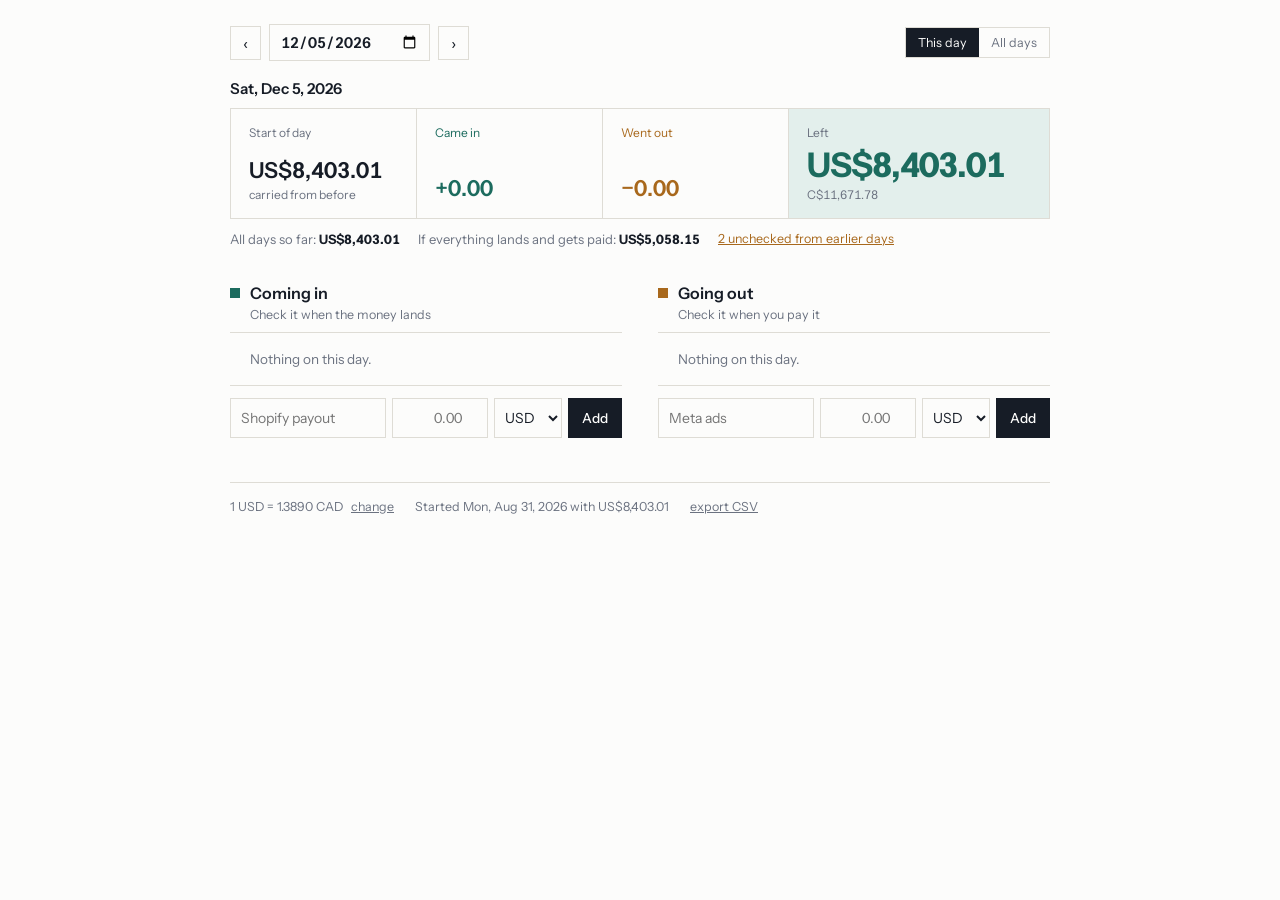
==== index.html @ 751f6a33 "Step 0: split into vanilla-JS project, PWA shell, v6 state with v5 migration, tests - index.html / a" ====
<!DOCTYPE html>
<html lang="en">
<head>
<meta charset="utf-8">
<meta name="viewport" content="width=device-width, initial-scale=1, viewport-fit=cover">
<title>Money</title>
<meta name="theme-color" content="#FCFCFB">
<link rel="manifest" href="manifest.json">
<link rel="icon" href="icons/icon-192.png">
<link rel="apple-touch-icon" href="icons/icon-180.png">
<meta name="apple-mobile-web-app-capable" content="yes">
<meta name="apple-mobile-web-app-status-bar-style" content="default">
<meta name="apple-mobile-web-app-title" content="Money">
<link rel="stylesheet" href="styles.css">
</head>
<body>
<div class="wrap" id="app"></div>
<script src="app.js"></script>
</body>
</html>
---- styles.css ----
@font-face{
  font-family:'Instrument Sans';
  src:url('fonts/InstrumentSans.woff2') format('woff2');
  font-weight:400 700;
  font-style:normal;
  font-display:swap;
}
:root{--ink:#161C26;--paper:#FCFCFB;--surface:#F3F2EE;--line:#DEDCD5;--muted:#6B7280;--in:#1C6B5E;--inSoft:#E3EFEC;--out:#A8681C;--outSoft:#F5E9D6}
*{box-sizing:border-box}
html,body{margin:0;background:var(--paper);color:var(--ink);font-family:'Instrument Sans',system-ui,-apple-system,sans-serif;font-size:14px}
body{padding:24px 20px 56px}
.wrap{max-width:820px;margin:0 auto}
.num{font-variant-numeric:tabular-nums}
input,select,button{font-family:inherit;font-size:14px}
input,select{width:100%;padding:9px 10px;color:var(--ink);background:var(--paper);border:1px solid var(--line);font-variant-numeric:tabular-nums}
input[type=date]{width:auto;padding:7px 10px;font-size:15px;font-weight:600}
input[type=checkbox]{width:18px;height:18px;margin:0;flex-shrink:0;cursor:pointer}
button{cursor:pointer}
.btn{padding:9px 14px;font-size:13.5px;font-weight:500;background:var(--ink);color:var(--paper);border:none;white-space:nowrap}
.nav{padding:6px 12px;font-size:16px;background:transparent;color:var(--ink);border:1px solid var(--line)}
.link{background:none;border:none;color:var(--muted);font-size:12.5px;text-decoration:underline;margin-left:8px;padding:0}
.bare{background:none;border:none;padding:0;color:var(--ink);text-align:left}
.tab{padding:7px 12px;font-size:12.5px;border:none;background:transparent;color:var(--muted)}
.tab.on{background:var(--ink);color:var(--paper)}
*:focus-visible{outline:2px solid var(--ink);outline-offset:2px}
.datebar{display:flex;align-items:center;gap:8px;flex-wrap:wrap;margin-bottom:18px}
.tabs{display:flex;border:1px solid var(--line);margin-left:auto}
.flow{display:grid;grid-template-columns:1fr 1fr 1fr 1.4fr;border:1px solid var(--line)}
.cell{padding:16px 18px;border-right:1px solid var(--line);min-height:88px;display:flex;flex-direction:column;justify-content:space-between;gap:8px}
.cell:last-child{border-right:none}
.cell .lbl{font-size:12px;color:var(--muted)}
.cell .big{font-size:22px;font-weight:600}
.cell .huge{font-size:34px;font-weight:700;letter-spacing:-.03em;line-height:1.05}
.sub{font-size:12px;color:var(--muted);margin-top:3px}
.summary{margin-top:12px;font-size:13px;color:var(--muted);display:flex;gap:18px;flex-wrap:wrap}
.summary b{color:var(--ink)}
.cols{display:grid;grid-template-columns:1fr 1fr;gap:36px;margin-top:36px}
.lh{display:flex;align-items:baseline;gap:10px;margin-bottom:4px}
.sw{width:10px;height:10px;flex-shrink:0;position:relative;top:-1px}
.lt{font-size:16px;font-weight:600}
.hint{font-size:12.5px;color:var(--muted);margin-bottom:10px;padding-left:20px}
.row{display:flex;align-items:center;gap:12px;padding:12px 0;border-top:1px solid var(--line);cursor:pointer;transition:opacity .15s}
.row.done{opacity:.5}
.row .name{flex:1;min-width:0;font-size:14.5px;font-weight:500;overflow:hidden;text-overflow:ellipsis;white-space:nowrap}
.row.done .name{text-decoration:line-through}
.row .amt{text-align:right;flex-shrink:0}
.row .amt .u{font-size:14.5px;font-weight:600}
.row .amt .c{font-size:11.5px;color:var(--muted)}
.row .x{background:none;border:none;color:var(--muted);font-size:16px;padding:0 2px;line-height:1}
.empty{padding:18px 0 18px 20px;color:var(--muted);font-size:13.5px;border-top:1px solid var(--line)}
.addrow{border-top:1px solid var(--line);padding-top:12px}
.addgrid{display:grid;grid-template-columns:1fr 96px 68px auto;gap:6px}
.cadnote{margin-top:7px;font-size:12px;color:var(--muted)}
.foot{margin-top:44px;padding-top:16px;border-top:1px solid var(--line);font-size:12.5px;color:var(--muted)}
.dayhead{font-size:15px;font-weight:600;margin-bottom:10px}
.grp{margin-bottom:26px}
@media (prefers-reduced-motion:reduce){*{transition:none!important}}
@media (max-width:640px){.cols{grid-template-columns:1fr}.flow{grid-template-columns:1fr 1fr}.cell{border-right:none!important;border-bottom:1px solid var(--line)}.cell:last-child{grid-column:1/-1;border-bottom:none}}
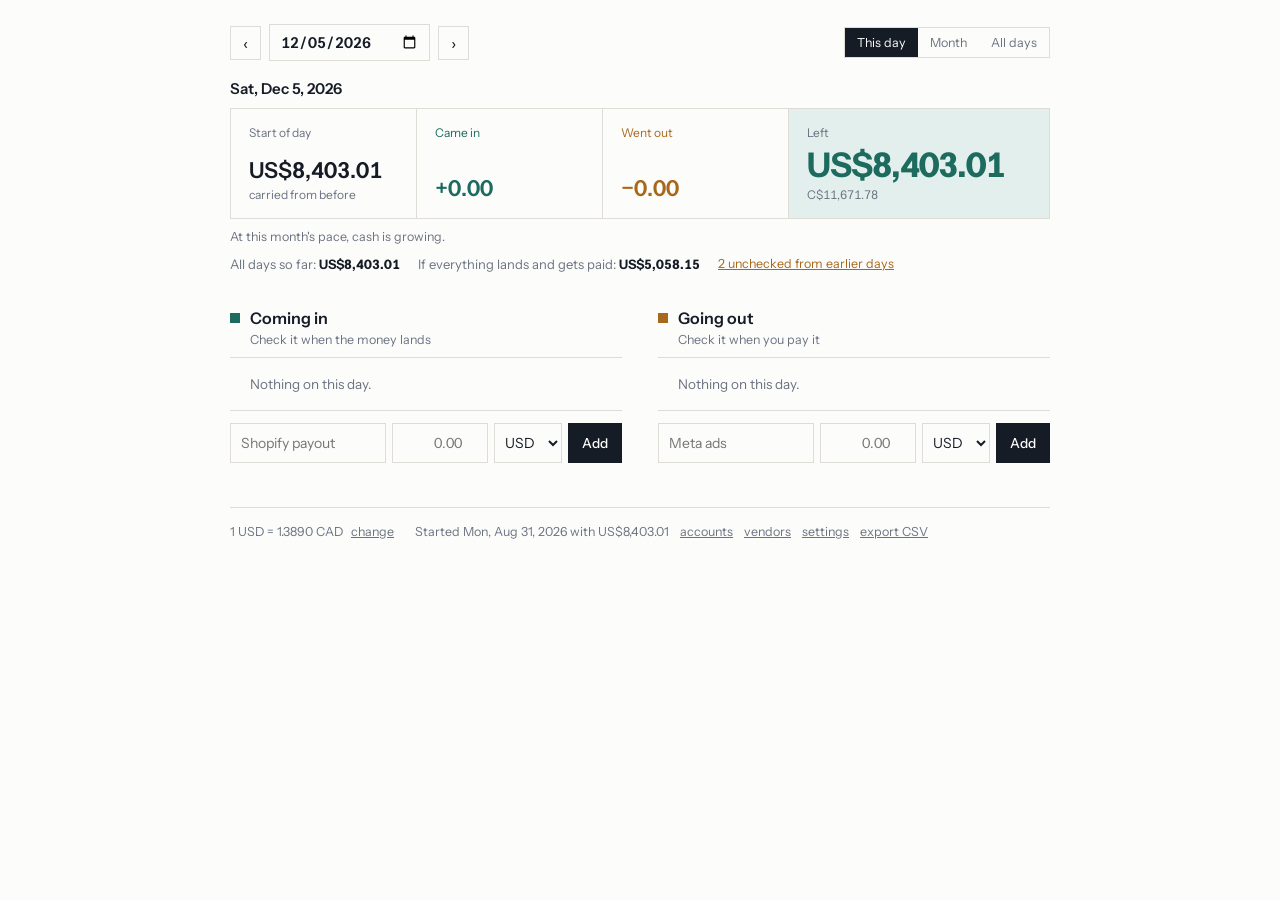
==== commit 7cfdd382: "Step 8: polish - dark mode follows the system, with a manual override in settings; paper/ink inverte" ====
--- a/index.html
+++ b/index.html
@@ -4,7 +4,8 @@
 <meta charset="utf-8">
 <meta name="viewport" content="width=device-width, initial-scale=1, viewport-fit=cover">
 <title>Money</title>
-<meta name="theme-color" content="#FCFCFB">
+<meta name="theme-color" content="#FCFCFB" media="(prefers-color-scheme: light)">
+<meta name="theme-color" content="#161C26" media="(prefers-color-scheme: dark)">
 <link rel="manifest" href="manifest.json">
 <link rel="icon" href="icons/icon-192.png">
 <link rel="apple-touch-icon" href="icons/icon-180.png">
--- a/styles.css
+++ b/styles.css
@@ -6,6 +6,10 @@
   font-display:swap;
 }
 :root{--ink:#161C26;--paper:#FCFCFB;--surface:#F3F2EE;--line:#DEDCD5;--muted:#6B7280;--in:#1C6B5E;--inSoft:#E3EFEC;--out:#A8681C;--outSoft:#F5E9D6}
+@media (prefers-color-scheme:dark){
+  :root:not([data-theme="light"]){--ink:#F2F1EE;--paper:#161C26;--surface:#1C232F;--line:#2A3140;--muted:#8B919C;--in:#4A9C8B;--inSoft:#1B2B28;--out:#C08A47;--outSoft:#2C2419}
+}
+:root[data-theme="dark"]{--ink:#F2F1EE;--paper:#161C26;--surface:#1C232F;--line:#2A3140;--muted:#8B919C;--in:#4A9C8B;--inSoft:#1B2B28;--out:#C08A47;--outSoft:#2C2419}
 *{box-sizing:border-box}
 html,body{margin:0;background:var(--paper);color:var(--ink);font-family:'Instrument Sans',system-ui,-apple-system,sans-serif;font-size:14px}
 body{padding:24px 20px 56px}
@@ -32,6 +36,9 @@
 .cell .big{font-size:22px;font-weight:600}
 .cell .huge{font-size:34px;font-weight:700;letter-spacing:-.03em;line-height:1.05}
 .sub{font-size:12px;color:var(--muted);margin-top:3px}
+.runway{margin-top:10px;font-size:12.5px;color:var(--muted)}
+.runway.low{color:var(--out)}
+.mark{font-size:10.5px;color:var(--out);margin-left:7px;font-weight:500;white-space:nowrap}
 .summary{margin-top:12px;font-size:13px;color:var(--muted);display:flex;gap:18px;flex-wrap:wrap}
 .summary b{color:var(--ink)}
 .cols{display:grid;grid-template-columns:1fr 1fr;gap:36px;margin-top:36px}
@@ -48,11 +55,39 @@
 .row .amt .c{font-size:11.5px;color:var(--muted)}
 .row .x{background:none;border:none;color:var(--muted);font-size:16px;padding:0 2px;line-height:1}
 .empty{padding:18px 0 18px 20px;color:var(--muted);font-size:13.5px;border-top:1px solid var(--line)}
+.namebtn{background:none;border:none;padding:0;font:inherit;color:inherit;text-align:left;cursor:pointer;max-width:100%;overflow:hidden;text-overflow:ellipsis;white-space:nowrap}
+.namebtn:hover{text-decoration:underline}
+.tinytag{font-size:11px;color:var(--muted);margin-left:7px;font-weight:400}
+.tinylink{font-size:11px;color:var(--muted);margin-left:8px;text-decoration:underline;font-weight:400}
+.quietlink{color:var(--muted);font-size:12.5px}
+.vfields{display:grid;grid-template-columns:1fr 1fr;gap:6px;margin:16px 0 6px}
+.rmark{margin-left:7px;color:var(--muted);vertical-align:-1px}
+.cadrow{display:flex;align-items:center;gap:8px;flex-wrap:wrap;margin:10px 0 6px;font-size:12.5px;color:var(--muted)}
+.cadrow select,.cadrow input{width:auto;padding:6px 8px;font-size:12.5px}
+.askrow{cursor:default}
+.detail{display:flex;align-items:center;gap:10px;padding:2px 0 12px 30px;flex-wrap:wrap}
+.notetxt{font-size:11px;color:var(--muted);margin-left:7px;font-weight:400;overflow:hidden;text-overflow:ellipsis;max-width:16ch;display:inline-block;vertical-align:bottom;white-space:nowrap}
+.mgrid{display:grid;grid-template-columns:repeat(7,1fr);border-left:1px solid var(--line);border-top:1px solid var(--line)}
+.mwd{padding:6px 0;text-align:center;font-size:11px;color:var(--muted);border-right:1px solid var(--line);border-bottom:1px solid var(--line)}
+.mday{border:none;border-right:1px solid var(--line);border-bottom:1px solid var(--line);min-height:62px;padding:6px;display:flex;flex-direction:column;align-items:flex-start;gap:3px;background:transparent;font:inherit;color:var(--ink);cursor:pointer}
+.mday.off{cursor:default}
+.mday:not(.off):hover{background:var(--surface)}
+.mday .d{font-size:11.5px;color:var(--muted)}
+.mday.today .d{color:var(--ink);font-weight:700;text-decoration:underline}
+.mday.warn .d{color:var(--out);font-weight:700}
+.mdots{display:flex;gap:3px;min-height:5px}
+.mdot{width:5px;height:5px;display:inline-block}
+.mend{margin-top:auto;font-size:10.5px;color:var(--muted);letter-spacing:-.02em}
+@media (max-width:640px){.mday{min-height:54px;padding:4px}.mend{font-size:9.5px}}
+@media (max-width:640px){.vfields{grid-template-columns:1fr}}
 .addrow{border-top:1px solid var(--line);padding-top:12px}
 .addgrid{display:grid;grid-template-columns:1fr 96px 68px auto;gap:6px}
 .cadnote{margin-top:7px;font-size:12px;color:var(--muted)}
 .foot{margin-top:44px;padding-top:16px;border-top:1px solid var(--line);font-size:12.5px;color:var(--muted)}
 .dayhead{font-size:15px;font-weight:600;margin-bottom:10px}
 .grp{margin-bottom:26px}
-@media (prefers-reduced-motion:reduce){*{transition:none!important}}
+@keyframes numfade{from{opacity:.45}to{opacity:1}}
+.flow .big,.flow .huge{animation:numfade .18s ease-out}
+.undo{position:fixed;left:50%;transform:translateX(-50%);bottom:22px;background:var(--ink);color:var(--paper);padding:9px 14px;font-size:12.5px;border:1px solid var(--line)}
+@media (prefers-reduced-motion:reduce){*{transition:none!important;animation:none!important}}
 @media (max-width:640px){.cols{grid-template-columns:1fr}.flow{grid-template-columns:1fr 1fr}.cell{border-right:none!important;border-bottom:1px solid var(--line)}.cell:last-child{grid-column:1/-1;border-bottom:none}}
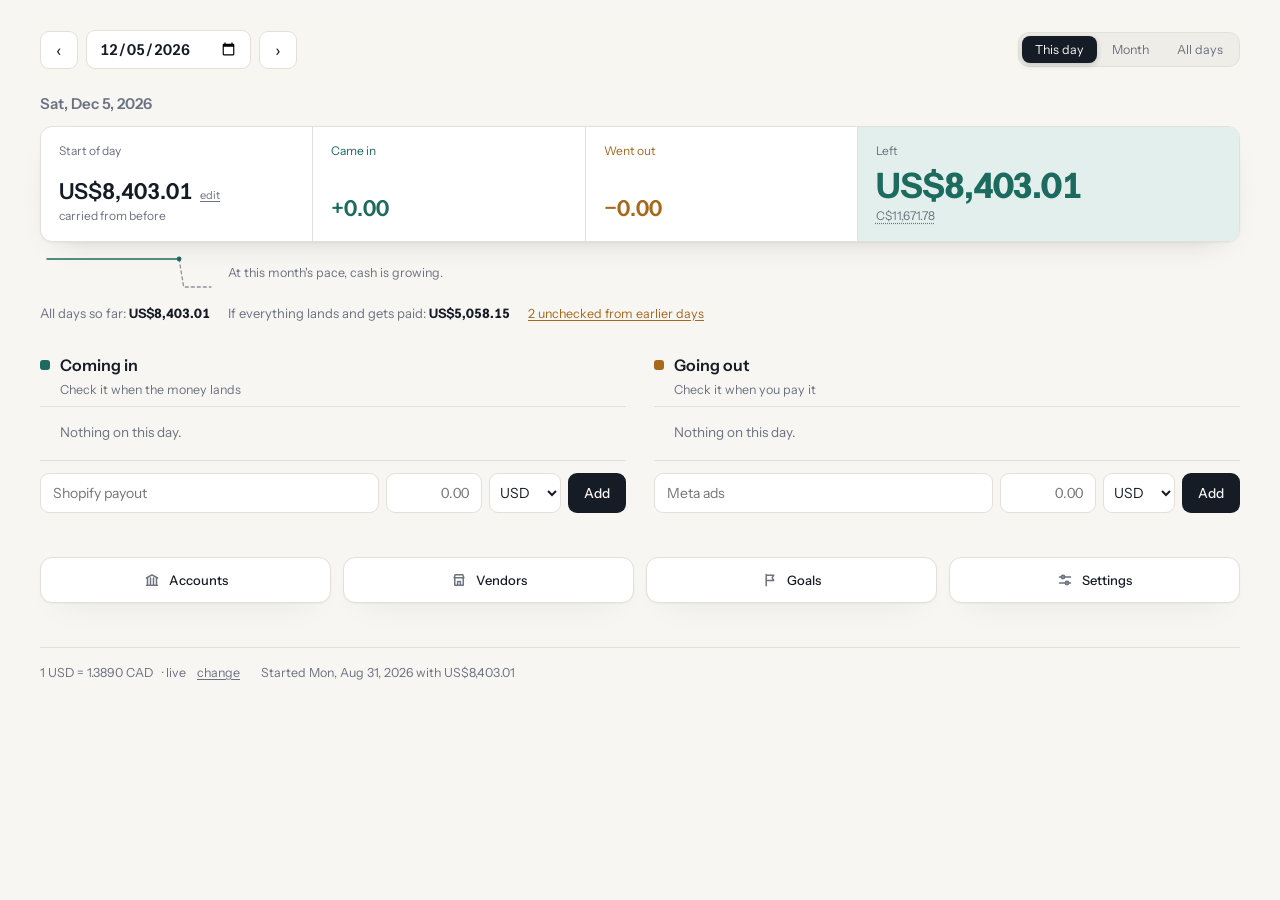
==== commit db441866: "Processor cards fold paid debits; warm graphite dark theme - inside a processor card, payouts and pe" ====
--- a/index.html
+++ b/index.html
@@ -5,7 +5,7 @@
 <meta name="viewport" content="width=device-width, initial-scale=1, viewport-fit=cover">
 <title>Money</title>
 <meta name="theme-color" content="#FCFCFB" media="(prefers-color-scheme: light)">
-<meta name="theme-color" content="#161C26" media="(prefers-color-scheme: dark)">
+<meta name="theme-color" content="#161513" media="(prefers-color-scheme: dark)">
 <link rel="manifest" href="manifest.json">
 <link rel="icon" href="icons/icon-192.png">
 <link rel="apple-touch-icon" href="icons/icon-180.png">
--- a/styles.css
+++ b/styles.css
@@ -5,89 +5,183 @@
   font-style:normal;
   font-display:swap;
 }
-:root{--ink:#161C26;--paper:#FCFCFB;--surface:#F3F2EE;--line:#DEDCD5;--muted:#6B7280;--in:#1C6B5E;--inSoft:#E3EFEC;--out:#A8681C;--outSoft:#F5E9D6}
+:root{
+  --ink:#161C26;--paper:#F7F6F2;--card:#FFFFFF;--surface:#EFEDE7;--line:#E2E0D8;--muted:#6B7280;
+  --in:#1C6B5E;--inSoft:#E3EFEC;--out:#A8681C;--outSoft:#F5E9D6;
+  --radius:12px;--radius-s:9px;
+  --shadow:0 1px 2px rgba(22,28,38,.04),0 12px 32px -20px rgba(22,28,38,.28);
+  --ring:0 0 0 3px rgba(22,28,38,.10);
+}
 @media (prefers-color-scheme:dark){
-  :root:not([data-theme="light"]){--ink:#F2F1EE;--paper:#161C26;--surface:#1C232F;--line:#2A3140;--muted:#8B919C;--in:#4A9C8B;--inSoft:#1B2B28;--out:#C08A47;--outSoft:#2C2419}
+  :root:not([data-theme="light"]){--ink:#F0EEE7;--paper:#161513;--card:#1E1D19;--surface:#26241F;--line:#343129;--muted:#9A9487;--in:#57A893;--inSoft:#1E2B26;--out:#C99552;--outSoft:#302718;--shadow:0 1px 2px rgba(0,0,0,.25),0 12px 32px -18px rgba(0,0,0,.55);--ring:0 0 0 3px rgba(240,238,231,.12)}
 }
-:root[data-theme="dark"]{--ink:#F2F1EE;--paper:#161C26;--surface:#1C232F;--line:#2A3140;--muted:#8B919C;--in:#4A9C8B;--inSoft:#1B2B28;--out:#C08A47;--outSoft:#2C2419}
+:root[data-theme="dark"]{--ink:#F0EEE7;--paper:#161513;--card:#1E1D19;--surface:#26241F;--line:#343129;--muted:#9A9487;--in:#57A893;--inSoft:#1E2B26;--out:#C99552;--outSoft:#302718;--shadow:0 1px 2px rgba(0,0,0,.25),0 12px 32px -18px rgba(0,0,0,.55);--ring:0 0 0 3px rgba(240,238,231,.12)}
 *{box-sizing:border-box}
-html,body{margin:0;background:var(--paper);color:var(--ink);font-family:'Instrument Sans',system-ui,-apple-system,sans-serif;font-size:14px}
-body{padding:24px 20px 56px}
-.wrap{max-width:820px;margin:0 auto}
+html,body{margin:0;background:var(--paper);color:var(--ink);font-family:'Instrument Sans',system-ui,-apple-system,sans-serif;font-size:14px;line-height:1.4;-webkit-font-smoothing:antialiased;transition:background .25s ease,color .25s ease}
+body{padding:18px 36px 72px}
+.wrap{max-width:1200px;margin:0 auto}
 .num{font-variant-numeric:tabular-nums}
-input,select,button{font-family:inherit;font-size:14px}
-input,select{width:100%;padding:9px 10px;color:var(--ink);background:var(--paper);border:1px solid var(--line);font-variant-numeric:tabular-nums}
-input[type=date]{width:auto;padding:7px 10px;font-size:15px;font-weight:600}
-input[type=checkbox]{width:18px;height:18px;margin:0;flex-shrink:0;cursor:pointer}
+input,select,button{font-family:inherit;font-size:14px;color:var(--ink)}
+input,select{width:100%;padding:10px 12px;background:var(--card);border:1px solid var(--line);border-radius:var(--radius-s);font-variant-numeric:tabular-nums;transition:border-color .15s ease,box-shadow .15s ease,background .25s ease}
+input:focus,select:focus{outline:none;border-color:var(--muted);box-shadow:var(--ring)}
+input[type=number]{-moz-appearance:textfield;appearance:textfield}
+input[type=number]::-webkit-outer-spin-button,input[type=number]::-webkit-inner-spin-button{-webkit-appearance:none;margin:0}
+input[type=date]{width:auto;padding:8px 12px;font-size:15px;font-weight:600}
+input[type=checkbox]{width:19px;height:19px;margin:0;flex-shrink:0;cursor:pointer;transition:transform .12s ease}
+input[type=checkbox]:active{transform:scale(.85)}
 button{cursor:pointer}
-.btn{padding:9px 14px;font-size:13.5px;font-weight:500;background:var(--ink);color:var(--paper);border:none;white-space:nowrap}
-.nav{padding:6px 12px;font-size:16px;background:transparent;color:var(--ink);border:1px solid var(--line)}
-.link{background:none;border:none;color:var(--muted);font-size:12.5px;text-decoration:underline;margin-left:8px;padding:0}
+.btn{padding:10px 16px;font-size:13.5px;font-weight:500;background:var(--ink);color:var(--paper);border:none;border-radius:var(--radius-s);white-space:nowrap;transition:transform .12s ease,box-shadow .2s ease,opacity .2s ease}
+.btn:hover{transform:translateY(-1px);box-shadow:var(--shadow)}
+.btn:active{transform:scale(.97)}
+.nav{width:38px;height:38px;display:inline-grid;place-items:center;font-size:17px;background:var(--card);color:var(--ink);border:1px solid var(--line);border-radius:var(--radius-s);transition:background .15s ease,transform .12s ease}
+.backbtn{width:38px;height:38px;display:inline-grid;place-items:center;background:var(--card);color:var(--ink);border:1px solid var(--line);border-radius:var(--radius-s);box-shadow:var(--shadow);margin-right:6px;transition:background .15s ease,transform .12s ease}
+.backbtn:hover{background:var(--surface);transform:translateX(-2px)}
+.backbtn:active{transform:scale(.93)}
+.hero{background:var(--card);border:1px solid var(--line);border-radius:var(--radius);box-shadow:var(--shadow);padding:18px 22px;margin-bottom:18px}
+.hero .lbl{font-size:12px;color:var(--muted)}
+.heron{font-size:32px;font-weight:700;letter-spacing:-.02em;line-height:1.1;margin-top:4px}
+.lagchip{font-size:10.5px;font-weight:500;color:var(--in);background:var(--inSoft);border:1px solid transparent;border-radius:6px;padding:1.5px 7px;margin-left:7px;cursor:pointer;white-space:nowrap;transition:filter .15s ease,transform .12s ease}
+.lagchip:hover{filter:brightness(.95)}
+.lagchip:active{transform:scale(.95)}
+.nav:hover{background:var(--surface)}
+.nav:active{transform:scale(.93)}
+.link{background:none;border:none;color:var(--muted);font-size:12.5px;text-decoration:underline;text-underline-offset:2px;margin-left:8px;padding:0;transition:color .15s ease}
+.link:hover{color:var(--ink)}
 .bare{background:none;border:none;padding:0;color:var(--ink);text-align:left}
-.tab{padding:7px 12px;font-size:12.5px;border:none;background:transparent;color:var(--muted)}
-.tab.on{background:var(--ink);color:var(--paper)}
+.tabs{display:flex;gap:2px;padding:3px;background:var(--surface);border:1px solid var(--line);border-radius:11px;margin-left:auto}
+.tab{padding:6px 13px;font-size:12.5px;border:none;background:transparent;color:var(--muted);border-radius:8px;transition:background .18s ease,color .18s ease,box-shadow .18s ease}
+.tab:hover{color:var(--ink)}
+.tab.on{background:var(--ink);color:var(--paper);box-shadow:0 2px 6px rgba(0,0,0,.18)}
 *:focus-visible{outline:2px solid var(--ink);outline-offset:2px}
-.datebar{display:flex;align-items:center;gap:8px;flex-wrap:wrap;margin-bottom:18px}
-.tabs{display:flex;border:1px solid var(--line);margin-left:auto}
-.flow{display:grid;grid-template-columns:1fr 1fr 1fr 1.4fr;border:1px solid var(--line)}
-.cell{padding:16px 18px;border-right:1px solid var(--line);min-height:88px;display:flex;flex-direction:column;justify-content:space-between;gap:8px}
+.datebar{position:sticky;top:0;z-index:20;display:flex;align-items:center;gap:8px;flex-wrap:wrap;padding:12px 0;margin-bottom:12px;background:color-mix(in srgb,var(--paper) 86%,transparent);backdrop-filter:blur(10px);-webkit-backdrop-filter:blur(10px)}
+.dayhead{font-size:15px;font-weight:600;margin:4px 0 12px;color:var(--muted)}
+.flow{display:grid;grid-template-columns:1fr 1fr 1fr 1.4fr;background:var(--card);border:1px solid var(--line);border-radius:var(--radius);box-shadow:var(--shadow);overflow:hidden}
+.cell{padding:16px 18px;border-right:1px solid var(--line);min-height:92px;display:flex;flex-direction:column;justify-content:space-between;gap:8px}
 .cell:last-child{border-right:none}
 .cell .lbl{font-size:12px;color:var(--muted)}
 .cell .big{font-size:22px;font-weight:600}
-.cell .huge{font-size:34px;font-weight:700;letter-spacing:-.03em;line-height:1.05}
+.cell .huge{font-size:35px;font-weight:700;letter-spacing:-.03em;line-height:1.05}
 .sub{font-size:12px;color:var(--muted);margin-top:3px}
+.pulse{display:flex;align-items:center;gap:14px;margin-top:12px;padding:2px 4px;flex-wrap:wrap}
+.pulse svg{display:block;flex-shrink:0}
+.pulse .ptext{font-size:12.5px;color:var(--muted)}
+.pulse .ptext.low{color:var(--out)}
+.pstack{display:flex;flex-direction:column;gap:4px;min-width:0}
+.navbar{display:grid;grid-template-columns:repeat(4,1fr);gap:12px;margin-top:44px}
+.navbtn{display:flex;align-items:center;justify-content:center;gap:9px;padding:14px 10px;background:var(--card);border:1px solid var(--line);border-radius:var(--radius);color:var(--ink);font-size:13px;font-weight:500;box-shadow:var(--shadow);transition:transform .15s ease,box-shadow .2s ease,background .15s ease}
+.navbtn svg{color:var(--muted);flex-shrink:0}
+.navbtn:hover{transform:translateY(-2px)}
+.navbtn:active{transform:scale(.98)}
+.btn2{background:var(--card);color:var(--ink);border:1px solid var(--line)}
+.ggrid{display:grid;grid-template-columns:repeat(auto-fit,minmax(300px,1fr));gap:14px}
+.gcard{position:relative;background:var(--card);border:1px solid var(--line);border-radius:var(--radius);box-shadow:var(--shadow);padding:18px 20px 16px}
+.gcard .x{position:absolute;top:12px;right:12px;opacity:0}
+.gcard:hover .x{opacity:1}
+.gstate{font-size:11.5px;font-weight:600;white-space:nowrap}
+.gbig{font-size:24px;font-weight:700;letter-spacing:-.02em;margin:8px 0 0}
+.gbig .gof{font-size:13.5px;color:var(--muted);font-weight:500;letter-spacing:0}
+.gtrack{height:6px;background:var(--surface);border:1px solid var(--line);border-radius:4px;overflow:hidden;margin:13px 0 10px}
+.gtrack>span{display:block;height:100%;background:var(--in);border-radius:4px;transition:width .5s ease}
+.gmeta{font-size:12px;color:var(--muted)}
+.bare-input{flex:1;min-width:0;border:none;background:none;padding:4px 6px;margin-left:-6px;font-size:14.5px;font-weight:500;border-radius:7px}
+.bare-input:hover{background:var(--surface)}
+.bare-input:focus{background:var(--card);box-shadow:var(--ring)}
+.kindsel{width:auto;padding:4px 8px;font-size:11.5px;color:var(--muted);border-radius:7px}
+@media (max-width:640px){.navbar{grid-template-columns:1fr 1fr}}
+.gbar{display:block;width:200px;max-width:60vw;height:3px;background:var(--surface);border:1px solid var(--line);border-radius:3px;overflow:hidden}
+.gbar>span{display:block;height:100%;background:var(--in);border-radius:3px;transition:width .5s ease}
 .runway{margin-top:10px;font-size:12.5px;color:var(--muted)}
 .runway.low{color:var(--out)}
 .mark{font-size:10.5px;color:var(--out);margin-left:7px;font-weight:500;white-space:nowrap}
 .summary{margin-top:12px;font-size:13px;color:var(--muted);display:flex;gap:18px;flex-wrap:wrap}
 .summary b{color:var(--ink)}
-.cols{display:grid;grid-template-columns:1fr 1fr;gap:36px;margin-top:36px}
+.cols{display:grid;grid-template-columns:1fr 1fr;gap:28px;margin-top:32px}
+.panel{background:var(--card);border:1px solid var(--line);border-radius:var(--radius);box-shadow:var(--shadow);padding:14px 18px 14px}
 .lh{display:flex;align-items:baseline;gap:10px;margin-bottom:4px}
-.sw{width:10px;height:10px;flex-shrink:0;position:relative;top:-1px}
+.sw{width:10px;height:10px;flex-shrink:0;position:relative;top:-1px;border-radius:3px}
 .lt{font-size:16px;font-weight:600}
-.hint{font-size:12.5px;color:var(--muted);margin-bottom:10px;padding-left:20px}
-.row{display:flex;align-items:center;gap:12px;padding:12px 0;border-top:1px solid var(--line);cursor:pointer;transition:opacity .15s}
-.row.done{opacity:.5}
+.hint{font-size:12.5px;color:var(--muted);margin-bottom:8px;padding-left:20px}
+.row{display:flex;align-items:center;gap:12px;padding:12px 8px;margin:0 -8px;border-top:1px solid var(--line);border-radius:8px;cursor:pointer;transition:background .15s ease,opacity .2s ease}
+.row:hover{background:var(--surface)}
+.row.done{opacity:.55;animation:settleRow .3s ease}
 .row .name{flex:1;min-width:0;font-size:14.5px;font-weight:500;overflow:hidden;text-overflow:ellipsis;white-space:nowrap}
 .row.done .name{text-decoration:line-through}
 .row .amt{text-align:right;flex-shrink:0}
 .row .amt .u{font-size:14.5px;font-weight:600}
 .row .amt .c{font-size:11.5px;color:var(--muted)}
-.row .x{background:none;border:none;color:var(--muted);font-size:16px;padding:0 2px;line-height:1}
-.empty{padding:18px 0 18px 20px;color:var(--muted);font-size:13.5px;border-top:1px solid var(--line)}
+.row .x{background:none;border:none;color:var(--muted);font-size:16px;padding:2px 6px;line-height:1;border-radius:6px;opacity:.4;transition:opacity .15s ease,background .15s ease,color .15s ease}
+.row:hover .x{opacity:1}
+.row .x:hover{background:var(--outSoft);color:var(--out)}
+.drag{cursor:grab;color:var(--muted);opacity:0;padding:2px 0;margin-right:-4px;flex-shrink:0;transition:opacity .15s ease;touch-action:none}
+.row:hover .drag{opacity:.65}
+.drag:active{cursor:grabbing}
+.row.dragging{opacity:.35}
+.row.drop-above{box-shadow:inset 0 2px 0 0 var(--muted)}
+.row.drop-below{box-shadow:inset 0 -2px 0 0 var(--muted)}
+@media (hover:none){.drag{opacity:.4}}
 .namebtn{background:none;border:none;padding:0;font:inherit;color:inherit;text-align:left;cursor:pointer;max-width:100%;overflow:hidden;text-overflow:ellipsis;white-space:nowrap}
-.namebtn:hover{text-decoration:underline}
-.tinytag{font-size:11px;color:var(--muted);margin-left:7px;font-weight:400}
-.tinylink{font-size:11px;color:var(--muted);margin-left:8px;text-decoration:underline;font-weight:400}
+.namebtn:hover{text-decoration:underline;text-underline-offset:2px}
+.tinytag{font-size:10.5px;color:var(--muted);margin-left:7px;font-weight:500;background:var(--surface);border:1px solid var(--line);padding:1.5px 6px;border-radius:6px;vertical-align:1px}
+.tinytag.auth{color:var(--out);background:var(--outSoft);border-color:var(--outSoft)}
+.tinylink{font-size:11px;color:var(--muted);margin-left:8px;text-decoration:underline;text-underline-offset:2px;font-weight:400}
 .quietlink{color:var(--muted);font-size:12.5px}
-.vfields{display:grid;grid-template-columns:1fr 1fr;gap:6px;margin:16px 0 6px}
+.notetxt{font-size:11px;color:var(--muted);margin-left:7px;font-weight:400;overflow:hidden;text-overflow:ellipsis;max-width:16ch;display:inline-block;vertical-align:bottom;white-space:nowrap}
 .rmark{margin-left:7px;color:var(--muted);vertical-align:-1px}
+.empty{padding:16px 0 16px 20px;color:var(--muted);font-size:13.5px;border-top:1px solid var(--line)}
+.addrow{border-top:1px solid var(--line);padding-top:12px;margin-top:2px}
+.addgrid{display:grid;grid-template-columns:1fr 96px 72px auto;gap:7px}
+.cadnote{margin-top:7px;font-size:12px;color:var(--muted)}
+.donebar{display:block;width:100%;background:none;border:none;border-top:1px solid var(--line);text-align:left;padding:11px 8px;margin:0 -8px;width:calc(100% + 16px);font-size:12px;color:var(--muted);cursor:pointer;border-radius:8px;transition:background .15s ease,color .15s ease}
+.donebar:hover{background:var(--surface);color:var(--ink)}
+.pgrid{display:grid;grid-template-columns:repeat(auto-fit,minmax(300px,1fr));gap:14px;margin-top:14px;align-items:start}
+.pcard{background:var(--card);border:1px solid var(--line);border-radius:var(--radius);box-shadow:var(--shadow);padding:4px 16px 8px;transition:transform .18s ease,box-shadow .18s ease}
+.pcard:hover{transform:translateY(-2px)}
+.pcard .row:first-of-type{border-top:none}
+.pcard-h{display:flex;justify-content:space-between;align-items:baseline;gap:10px;padding:12px 0 8px}
+.pcard-h .pname{font-size:15px;font-weight:600}
+.pcard-h .pnet{font-size:13.5px;font-weight:600}
+.psec{margin-top:32px}
+.detail{display:flex;align-items:center;gap:10px;padding:2px 0 12px 31px;flex-wrap:wrap;animation:fadeDown .18s ease}
 .cadrow{display:flex;align-items:center;gap:8px;flex-wrap:wrap;margin:10px 0 6px;font-size:12.5px;color:var(--muted)}
-.cadrow select,.cadrow input{width:auto;padding:6px 8px;font-size:12.5px}
+.cadrow select,.cadrow input{width:auto;padding:6px 10px;font-size:12.5px}
 .askrow{cursor:default}
-.detail{display:flex;align-items:center;gap:10px;padding:2px 0 12px 30px;flex-wrap:wrap}
-.notetxt{font-size:11px;color:var(--muted);margin-left:7px;font-weight:400;overflow:hidden;text-overflow:ellipsis;max-width:16ch;display:inline-block;vertical-align:bottom;white-space:nowrap}
-.mgrid{display:grid;grid-template-columns:repeat(7,1fr);border-left:1px solid var(--line);border-top:1px solid var(--line)}
-.mwd{padding:6px 0;text-align:center;font-size:11px;color:var(--muted);border-right:1px solid var(--line);border-bottom:1px solid var(--line)}
-.mday{border:none;border-right:1px solid var(--line);border-bottom:1px solid var(--line);min-height:62px;padding:6px;display:flex;flex-direction:column;align-items:flex-start;gap:3px;background:transparent;font:inherit;color:var(--ink);cursor:pointer}
+.vfields{display:grid;grid-template-columns:1fr 1fr;gap:8px;margin:16px 0 6px}
+.mgrid{display:grid;grid-template-columns:repeat(7,1fr);background:var(--card);border:1px solid var(--line);border-radius:var(--radius);box-shadow:var(--shadow);overflow:hidden}
+.mwd{padding:8px 0;text-align:center;font-size:11px;color:var(--muted);border-bottom:1px solid var(--line)}
+.mday{border:none;border-top:1px solid var(--line);min-height:64px;padding:7px;display:flex;flex-direction:column;align-items:flex-start;gap:3px;background:transparent;font:inherit;color:var(--ink);cursor:pointer;transition:background .15s ease}
 .mday.off{cursor:default}
 .mday:not(.off):hover{background:var(--surface)}
+.mday.today{background:var(--inSoft)}
 .mday .d{font-size:11.5px;color:var(--muted)}
-.mday.today .d{color:var(--ink);font-weight:700;text-decoration:underline}
+.mday.today .d{color:var(--in);font-weight:700}
 .mday.warn .d{color:var(--out);font-weight:700}
 .mdots{display:flex;gap:3px;min-height:5px}
-.mdot{width:5px;height:5px;display:inline-block}
+.mdot{width:5px;height:5px;border-radius:2px;display:inline-block}
 .mend{margin-top:auto;font-size:10.5px;color:var(--muted);letter-spacing:-.02em}
-@media (max-width:640px){.mday{min-height:54px;padding:4px}.mend{font-size:9.5px}}
-@media (max-width:640px){.vfields{grid-template-columns:1fr}}
-.addrow{border-top:1px solid var(--line);padding-top:12px}
-.addgrid{display:grid;grid-template-columns:1fr 96px 68px auto;gap:6px}
-.cadnote{margin-top:7px;font-size:12px;color:var(--muted)}
 .foot{margin-top:44px;padding-top:16px;border-top:1px solid var(--line);font-size:12.5px;color:var(--muted)}
-.dayhead{font-size:15px;font-weight:600;margin-bottom:10px}
 .grp{margin-bottom:26px}
-@keyframes numfade{from{opacity:.45}to{opacity:1}}
-.flow .big,.flow .huge{animation:numfade .18s ease-out}
-.undo{position:fixed;left:50%;transform:translateX(-50%);bottom:22px;background:var(--ink);color:var(--paper);padding:9px 14px;font-size:12.5px;border:1px solid var(--line)}
+.undo{position:fixed;left:50%;transform:translateX(-50%);bottom:24px;background:var(--ink);color:var(--paper);padding:10px 16px;font-size:12.5px;border:none;border-radius:11px;box-shadow:var(--shadow);animation:chipIn .22s ease;z-index:30}
+#page.slide-l{animation:pageL .22s ease}
+#page.slide-r{animation:pageR .22s ease}
+@keyframes pageL{from{opacity:.35;transform:translateX(14px)}to{opacity:1;transform:none}}
+@keyframes pageR{from{opacity:.35;transform:translateX(-14px)}to{opacity:1;transform:none}}
+@keyframes chipIn{from{opacity:0;transform:translate(-50%,10px)}to{opacity:1;transform:translate(-50%,0)}}
+@keyframes fadeDown{from{opacity:0;transform:translateY(-3px)}to{opacity:1;transform:none}}
+@keyframes settleRow{from{opacity:.95}to{opacity:.55}}
+@keyframes fadeUp{from{opacity:0;transform:translateY(8px)}to{opacity:1;transform:none}}
+#app.viewfade{animation:fadeUp .28s ease}
+#app.viewfade .pcard,#app.viewfade .gcard,#app.viewfade .hero{animation:fadeUp .38s ease both}
+#app.viewfade .pcard:nth-child(2),#app.viewfade .gcard:nth-child(2){animation-delay:.06s}
+#app.viewfade .pcard:nth-child(3),#app.viewfade .gcard:nth-child(3){animation-delay:.12s}
+#app.viewfade .pcard:nth-child(4),#app.viewfade .gcard:nth-child(4){animation-delay:.18s}
 @media (prefers-reduced-motion:reduce){*{transition:none!important;animation:none!important}}
-@media (max-width:640px){.cols{grid-template-columns:1fr}.flow{grid-template-columns:1fr 1fr}.cell{border-right:none!important;border-bottom:1px solid var(--line)}.cell:last-child{grid-column:1/-1;border-bottom:none}}
+@media (max-width:640px){
+  body{padding:10px 14px 72px}
+  .cols{grid-template-columns:1fr;gap:24px}
+  .flow{grid-template-columns:1fr 1fr}
+  .cell{border-right:none!important;border-bottom:1px solid var(--line)}
+  .cell:last-child{grid-column:1/-1;border-bottom:none}
+  .vfields{grid-template-columns:1fr}
+  .mday{min-height:54px;padding:4px}
+  .mend{font-size:9.5px}
+}
